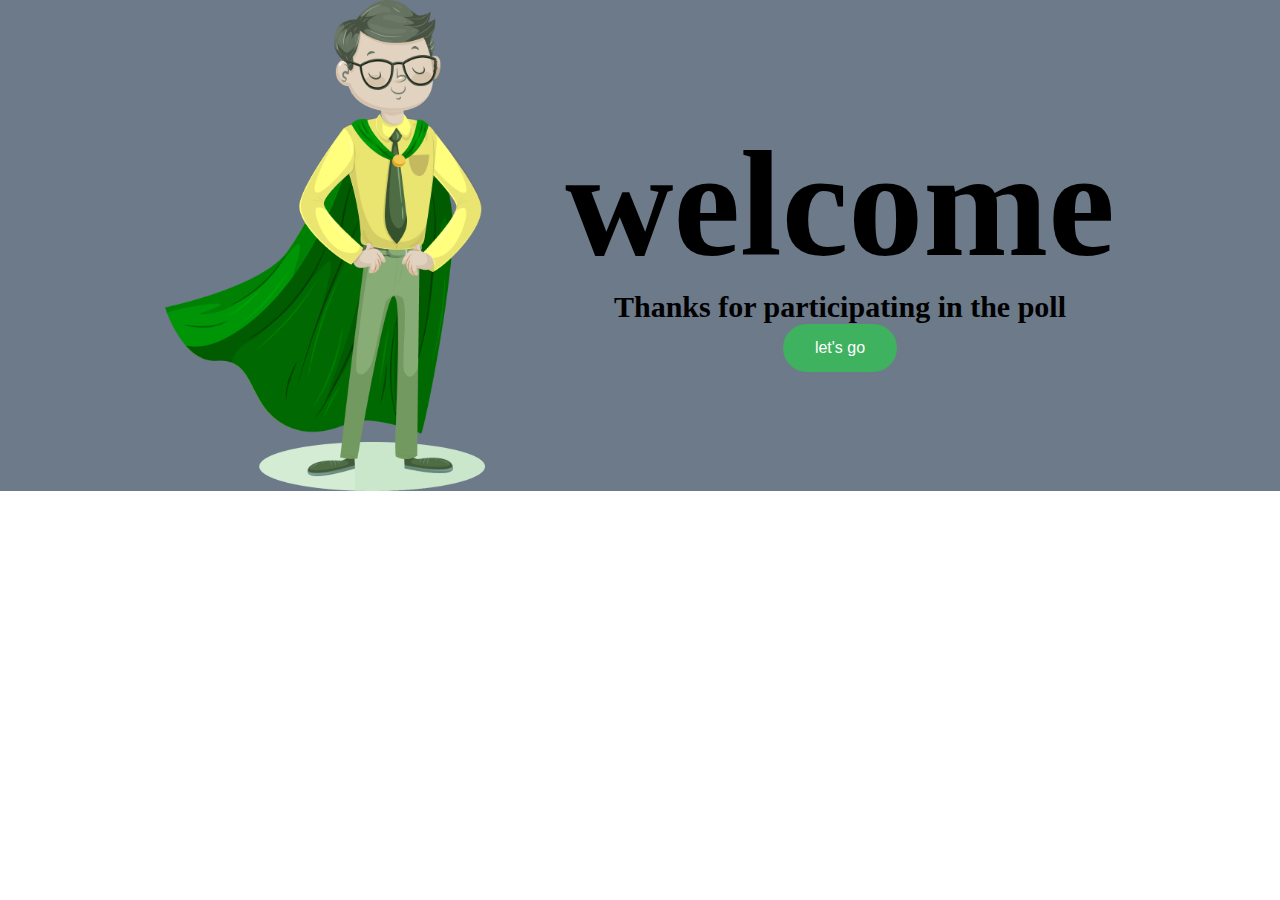
==== index.html @ b3cd9d6d "feat: criação do html da pagina desktop 0" ====
<!DOCTYPE html>
<html lang="pt-br">
    <head>
        <meta charset="UTF-8">
        <meta http-equiv="X-UA-Compatible" content="IE=edge">
        <meta name="viewport" content="width=device-width, initial-scale=1.0">
        <title>Sholarship Program</title>
        <link href="/assets/css/index.css" rel="stylesheet" media="all">
    </head>

    <body>
        <section class="conteiner">

            <img src="/assets/images/desktop0.png">

            <div class="text">

                <h1> welcome </h1>
                <h2>Thanks for participating in the poll</h2>
                <button>let's go</button>
        
            </div>
        </section>
    </body>
</html>
---- assets/css/index.css ----
* {
    margin: 0%;
    padding: 0%;
}
.conteiner {
    background: #6C7A89;
    flex-direction: row;
    justify-content: center;
    align-items: center;
    display: flex;
    gap: 80px;
    /* gap: cria um espaço entre os objetos do conteiner (quando é utilizado o flex) */
}

.conteiner img {
    width: 25%;
    align-items: center;
}


.text {
    text-align: center;
    align-items: center;
}

.text h1 {
    font-size: 150px;
}

.text h2 {
    font-size: 30px;
}

.text button{
    background-color: #3EB25E; 
    border: none;
    color: white;
    padding: 15px 32px;
    text-align: center;
    text-decoration: none;
    display: inline-block;
    border-radius: 35px;
    font-size: 16px;
}
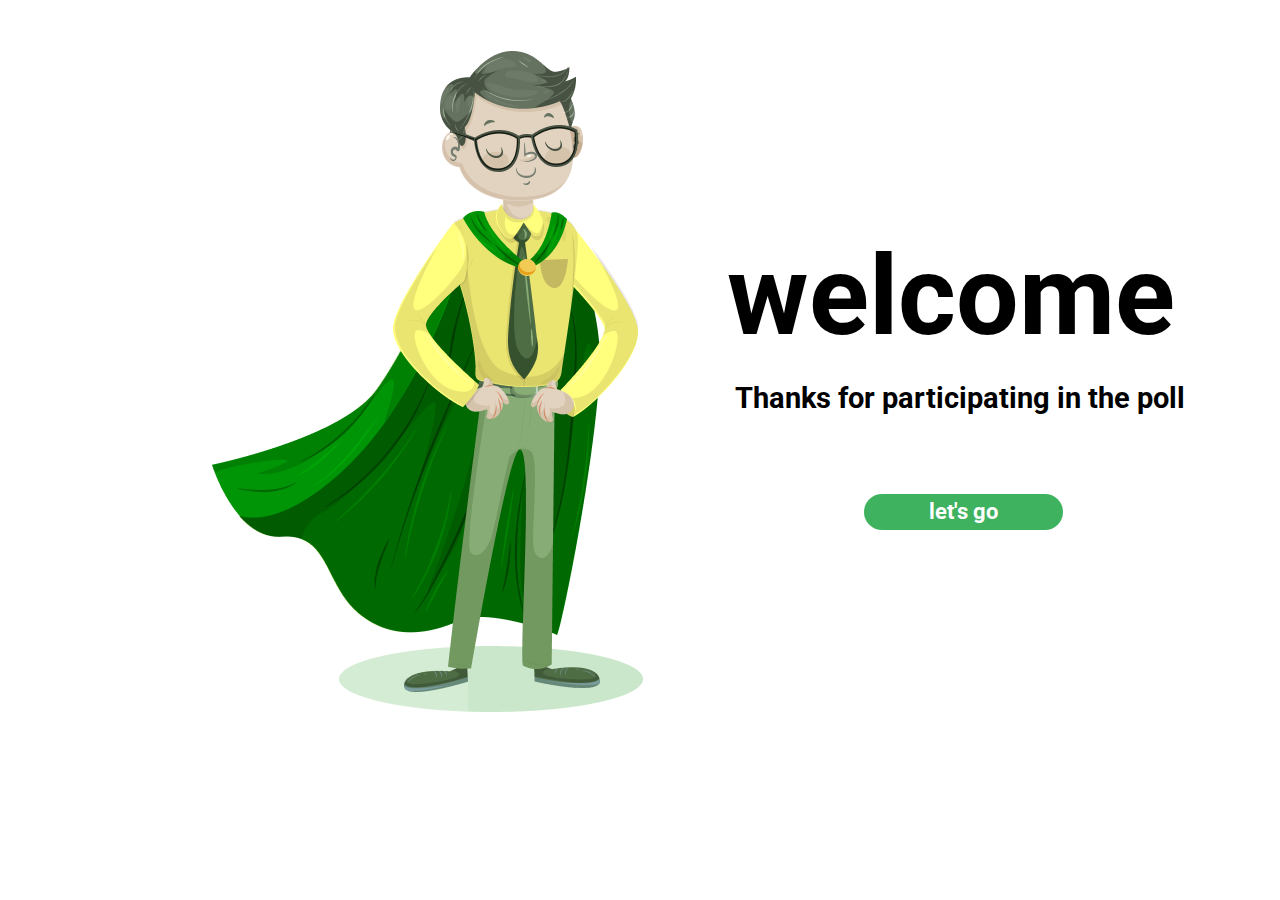
==== commit 1b3e68f2: "Feat: Criação do css da pagina desktop 0" ====
--- a/index.html
+++ b/index.html
@@ -4,14 +4,14 @@
         <meta charset="UTF-8">
         <meta http-equiv="X-UA-Compatible" content="IE=edge">
         <meta name="viewport" content="width=device-width, initial-scale=1.0">
-        <title>Sholarship Program</title>
+        <title>Firt Challenge</title>
         <link href="/assets/css/index.css" rel="stylesheet" media="all">
     </head>
 
     <body>
         <section class="conteiner">
 
-            <img src="/assets/images/desktop0.png">
+            <img src="/assets/images/index.png">
 
             <div class="text">
 
--- a/assets/css/index.css
+++ b/assets/css/index.css
@@ -1,44 +1,71 @@
+@import url('https://fonts.googleapis.com/css2?family=Roboto:wght@400;700&display=swap');
+
 * {
     margin: 0%;
     padding: 0%;
 }
+
 .conteiner {
-    background: #6C7A89;
-    flex-direction: row;
-    justify-content: center;
-    align-items: center;
-    display: flex;
-    gap: 80px;
-    /* gap: cria um espaço entre os objetos do conteiner (quando é utilizado o flex) */
+    position: relative;
+    width: 1280px;
+    height: 760px;
+    background: #FFFFFF;
 }
 
 .conteiner img {
-    width: 25%;
-    align-items: center;
-}
+    position: absolute;
+    width: 431px;
+    height: 661px;
+    left: 212px;
+    top: 51px;
 
-
-.text {
-    text-align: center;
-    align-items: center;
 }
 
 .text h1 {
-    font-size: 150px;
+    position: absolute;
+    width: 456px;
+    height: 106px;
+    left: 723px;
+    top: 231px;
+
+    font-family: 'Roboto';
+    font-style: normal;
+    font-weight: 700;
+    font-size: 111px;
+    line-height: 130px;
+    text-align: center;
 }
 
 .text h2 {
-    font-size: 30px;
+    position: absolute;
+    width: 473px;
+    height: 47px;
+    left: 723px;
+    top: 381px;
+
+    font-family: 'Roboto';
+    font-style: normal;
+    font-weight: 700;
+    font-size: 29px;
+    line-height: 34px;
+    text-align: center;
 }
 
-.text button{
-    background-color: #3EB25E; 
-    border: none;
-    color: white;
-    padding: 15px 32px;
+.text button {
+    border: 0ch;
+    position: absolute;
+    width: 199px;
+    height: 35.55px;
+    left: 864px;
+    top: 494px;
+    background: #3EB25E;
+    border-radius: 35px;
+
+    font-family: 'Roboto';
+    font-style: normal;
+    font-weight: 700;
+    font-size: 22px;
+    line-height: 26px;
     text-align: center;
-    text-decoration: none;
-    display: inline-block;
-    border-radius: 35px;
-    font-size: 16px;
+    color: #FFFFFF;
 }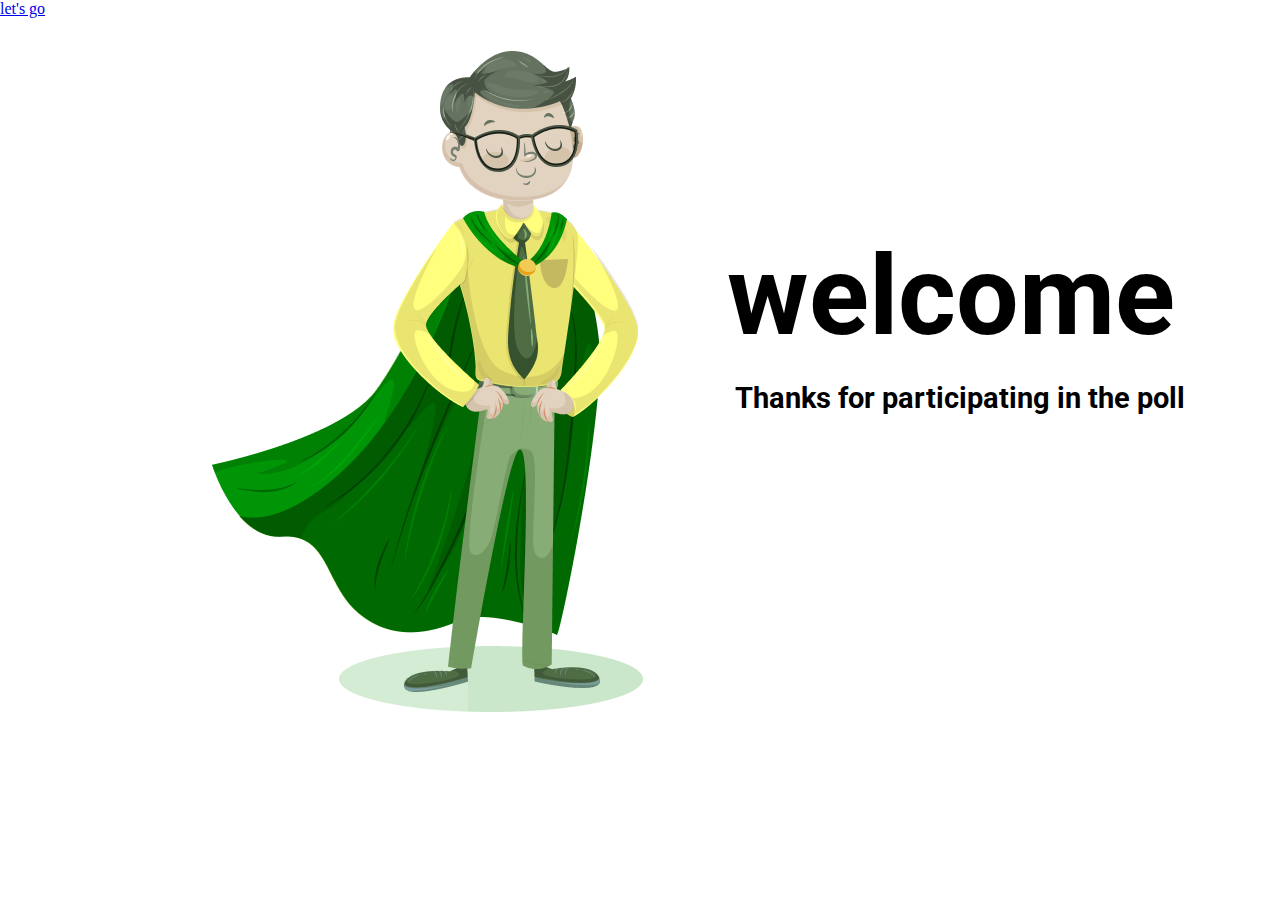
==== commit 566c310b: "Feat: Criação do html e css do desktop 1" ====
--- a/index.html
+++ b/index.html
@@ -17,7 +17,7 @@
 
                 <h1> welcome </h1>
                 <h2>Thanks for participating in the poll</h2>
-                <button>let's go</button>
+                <a href="/pages/desktop1.html">let's go</a>
         
             </div>
         </section>
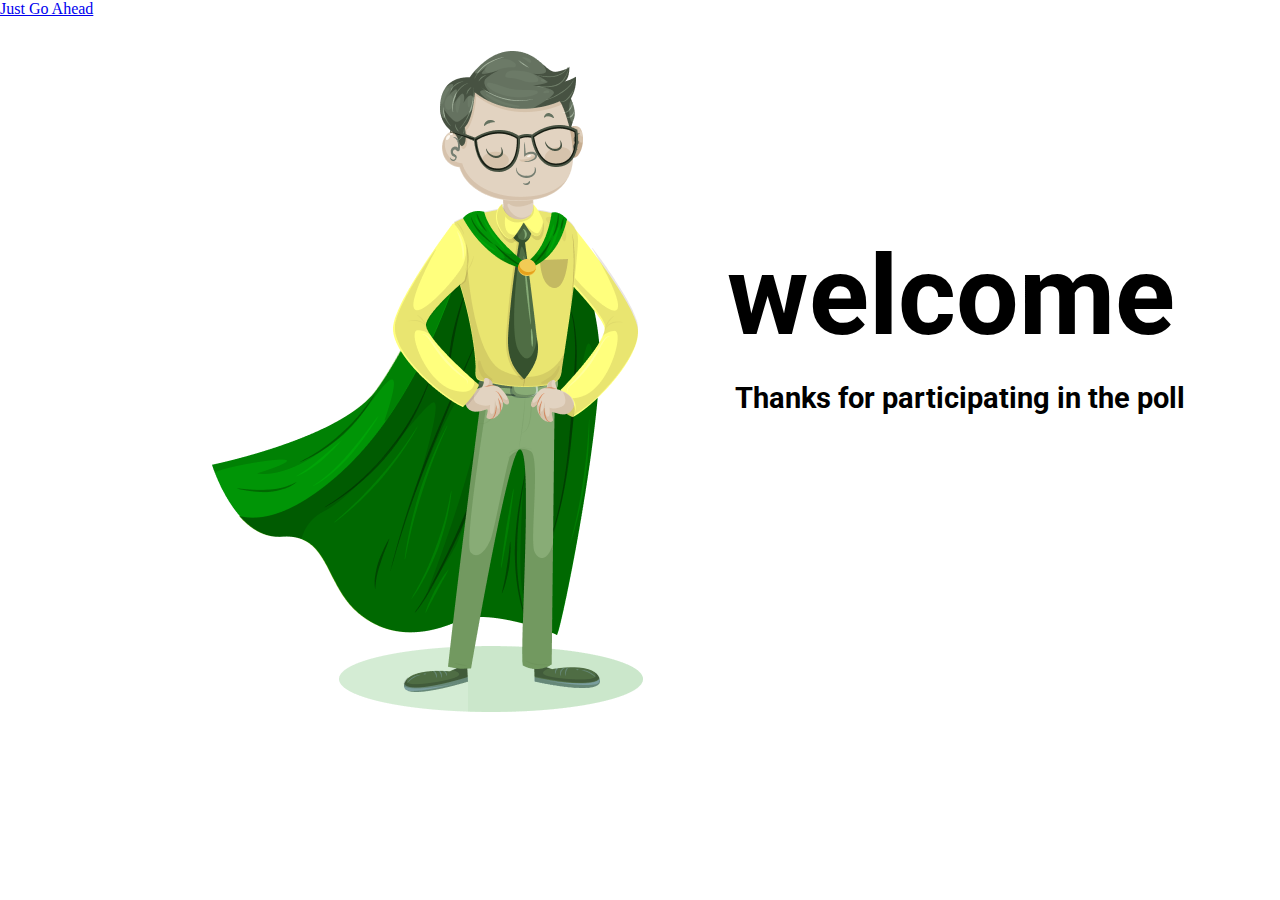
==== commit 54fbe449: "Fix: Correções no botão desktop 0" ====
--- a/index.html
+++ b/index.html
@@ -1,25 +1,39 @@
 <!DOCTYPE html>
 <html lang="pt-br">
-    <head>
-        <meta charset="UTF-8">
-        <meta http-equiv="X-UA-Compatible" content="IE=edge">
-        <meta name="viewport" content="width=device-width, initial-scale=1.0">
-        <title>Firt Challenge</title>
-        <link href="/assets/css/index.css" rel="stylesheet" media="all">
-    </head>
 
-    <body>
-        <section class="conteiner">
+<head>
+    <meta charset="UTF-8">
+    <meta http-equiv="X-UA-Compatible" content="IE=edge">
+    <meta name="viewport" content="width=device-width, initial-scale=1.0">
+    <title>Firt Challenge</title>
+    <link href="/assets/css/index.css" rel="stylesheet" media="all">
+</head>
 
-            <img src="/assets/images/index.png">
+<body>
 
-            <div class="text">
+    <section class="conteiner">
 
-                <h1> welcome </h1>
-                <h2>Thanks for participating in the poll</h2>
-                <a href="/pages/desktop1.html">let's go</a>
-        
-            </div>
-        </section>
-    </body>
+        <img src="/assets/images/index.png">
+
+        <div class="text">
+
+            <h1> welcome </h1>
+            <h2>Thanks for participating in the poll</h2>
+            <a href="/pages/desktop1.html" onmouseover="over();" onmouseout="out();" id="div">Let's go</a>
+
+        </div>
+    </section>
+
+
+    <script>
+        function over() {
+            document.getElementById("div").innerHTML = "Just Go Ahead";
+        }
+        function out() {
+            document.getElementById("div").innerHTML = "Let's go";
+        }
+    </script>
+
+</body>
+
 </html>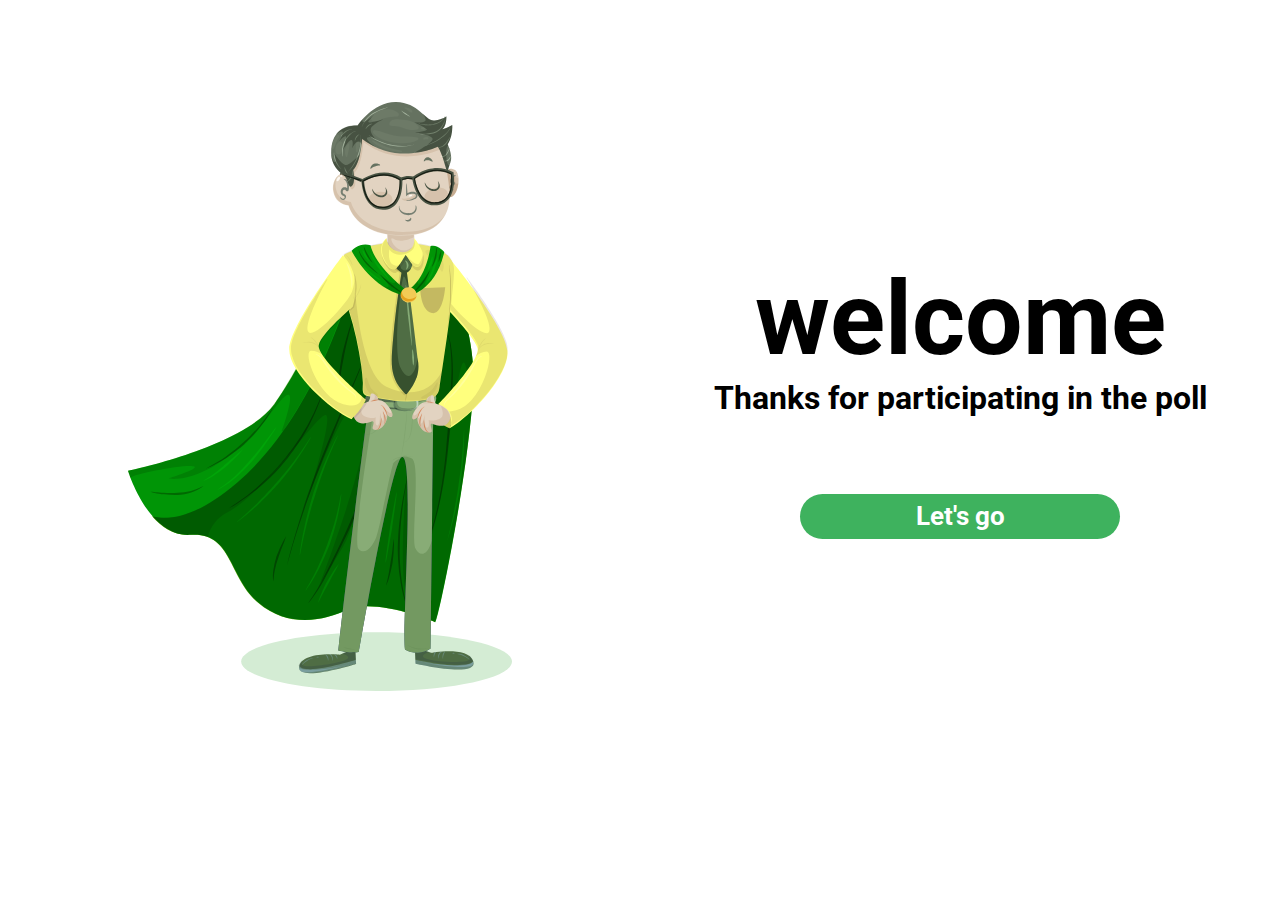
==== commit 2c189e72: "Fix: Ajustando o CSS e a responsividade da pagina desktop 0" ====
--- a/index.html
+++ b/index.html
@@ -11,29 +11,24 @@
 
 <body>
 
-    <section class="conteiner">
+    <main >
+        <section class="container">
 
-        <img src="/assets/images/index.png">
+            <div class="imagem">
+                 <img src="/assets/images/index.svg"> 
+            </div>
 
-        <div class="text">
+            <div class="text">
+                <h1> welcome </h1>
+                <h2>Thanks for participating in the poll</h2>
+                <button href="/pages/desktop1.html" onmouseover="over();" onmouseout="out();" id="a">Let's go</button>
+            </div>
 
-            <h1> welcome </h1>
-            <h2>Thanks for participating in the poll</h2>
-            <a href="/pages/desktop1.html" onmouseover="over();" onmouseout="out();" id="div">Let's go</a>
+        </section>
+    </main>
 
-        </div>
-    </section>
-
-
-    <script>
-        function over() {
-            document.getElementById("div").innerHTML = "Just Go Ahead";
-        }
-        function out() {
-            document.getElementById("div").innerHTML = "Let's go";
-        }
-    </script>
-
+    <script src="/assets/javascript/index.js"></script>
+    
 </body>
 
 </html>--- a/assets/css/index.css
+++ b/assets/css/index.css
@@ -5,67 +5,122 @@
     padding: 0%;
 }
 
-.conteiner {
-    position: relative;
-    width: 1280px;
-    height: 760px;
-    background: #FFFFFF;
+.container {
+    display: grid;
+    grid-template-columns: 1fr 1fr;
+    justify-content: center;
+    align-items: center;
+    align-self: center;
+    text-align: center;
 }
 
-.conteiner img {
-    position: absolute;
-    width: 431px;
-    height: 661px;
-    left: 212px;
-    top: 51px;
+.container div {
+    margin-top: 16%;
+}
 
+.imagem img {
+    width: 30vmax;
+    text-align: center;
 }
 
 .text h1 {
-    position: absolute;
-    width: 456px;
-    height: 106px;
-    left: 723px;
-    top: 231px;
+    font-family: 'Roboto';
+    font-style: normal;
+    text-align: center;
+    font-size: 8vmax;
+    margin: 0%;
+}
+
+.text h2 {
+    font-family: 'Roboto';
+    font-style: normal;
+    text-align: center;
+    font-weight: 700;
+    font-size: 2.5vmax;
+}
+
+
+
+.text button{
+    margin-top: 12%;
+    width: 50%;
+    text-decoration: none;
+    border: 0ch;
+    background: #3EB25E;
+    border-radius: 5.5vh;
+    text-align: center;
+
 
     font-family: 'Roboto';
     font-style: normal;
     font-weight: 700;
-    font-size: 111px;
-    line-height: 130px;
-    text-align: center;
+    font-size: 2vmax;
+    line-height: 3.5vmax;
+    color: #FFFFFF;
 }
 
-.text h2 {
-    position: absolute;
-    width: 473px;
-    height: 47px;
-    left: 723px;
-    top: 381px;
 
-    font-family: 'Roboto';
-    font-style: normal;
-    font-weight: 700;
-    font-size: 29px;
-    line-height: 34px;
-    text-align: center;
+.text button:hover {
+    color: black;
+    background-color: #FFFF7D;
+    bottom: auto;
 }
 
-.text button {
-    border: 0ch;
-    position: absolute;
-    width: 199px;
-    height: 35.55px;
-    left: 864px;
-    top: 494px;
-    background: #3EB25E;
-    border-radius: 35px;
 
-    font-family: 'Roboto';
-    font-style: normal;
-    font-weight: 700;
-    font-size: 22px;
-    line-height: 26px;
-    text-align: center;
-    color: #FFFFFF;
+
+@media screen and (max-width: 700px) {
+
+    .container {
+        display: flex;
+        justify-content: center;
+        flex-direction: column;
+        align-items: center;
+        margin: auto 0;
+        text-align: center;
+    }
+
+    .imagem img {
+        margin-top: 10%;
+        align-items: center;
+        width: 70%;
+        margin-left: -60px;
+    }
+    .container div{
+        margin-top: 0%;
+    }
+
+    .text h1 {
+        padding-top: 5%;
+        font-family: 'Roboto';
+        font-style: normal;
+        text-align: center;
+        font-weight: 700;
+        font-size: 8vmax;
+        justify-content: center;
+        position: relative;
+        margin: 0;
+    }
+
+    .text h2 {
+        font-family: 'Roboto';
+        font-style: normal;
+        text-align: center;
+        font-weight: 700;
+        font-size: 3vmax;
+        justify-content: center;
+        position: relative;
+        margin: 0;
+    }
+
+
+    .text button {
+        width: 50%;
+        height: 50%;
+        margin-top: 10%;
+        font-size: 3vmax;
+        text-align: center;
+        line-height: 4.5vmax;
+
+    }
+
 }